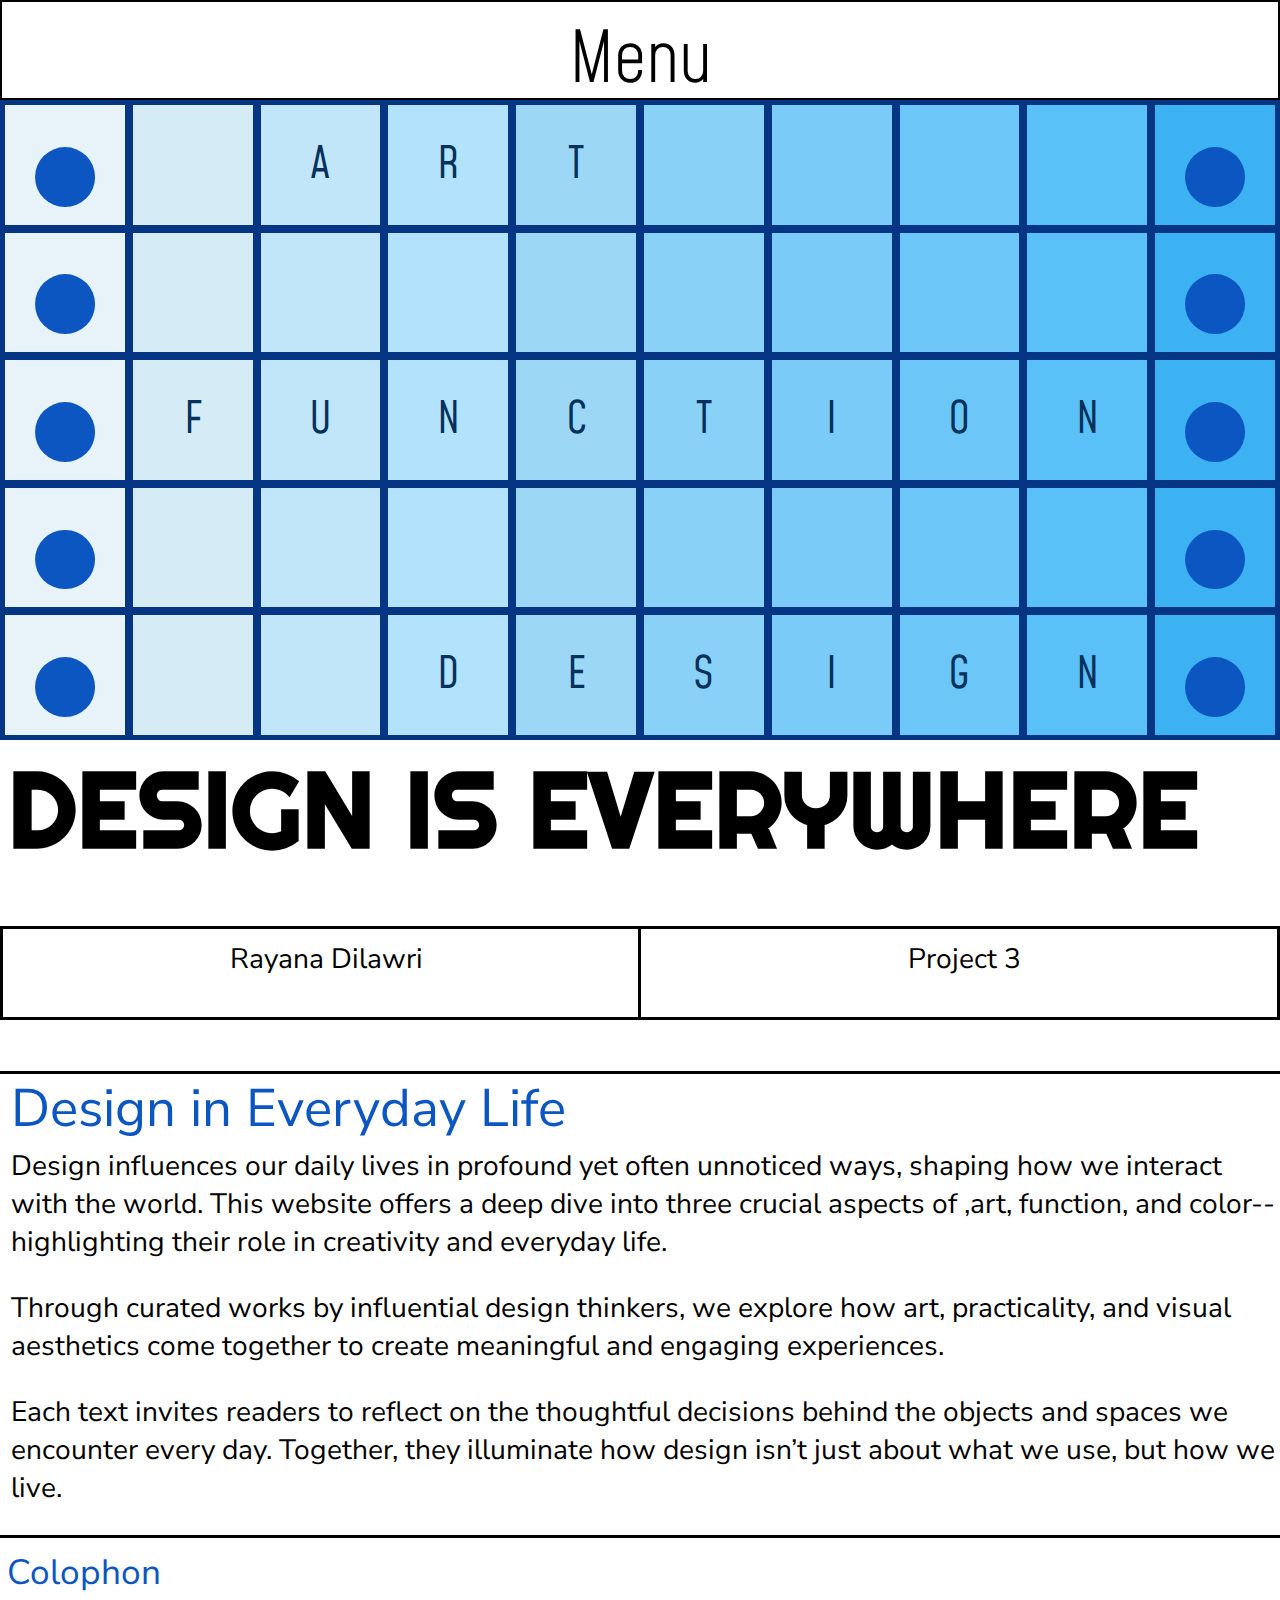
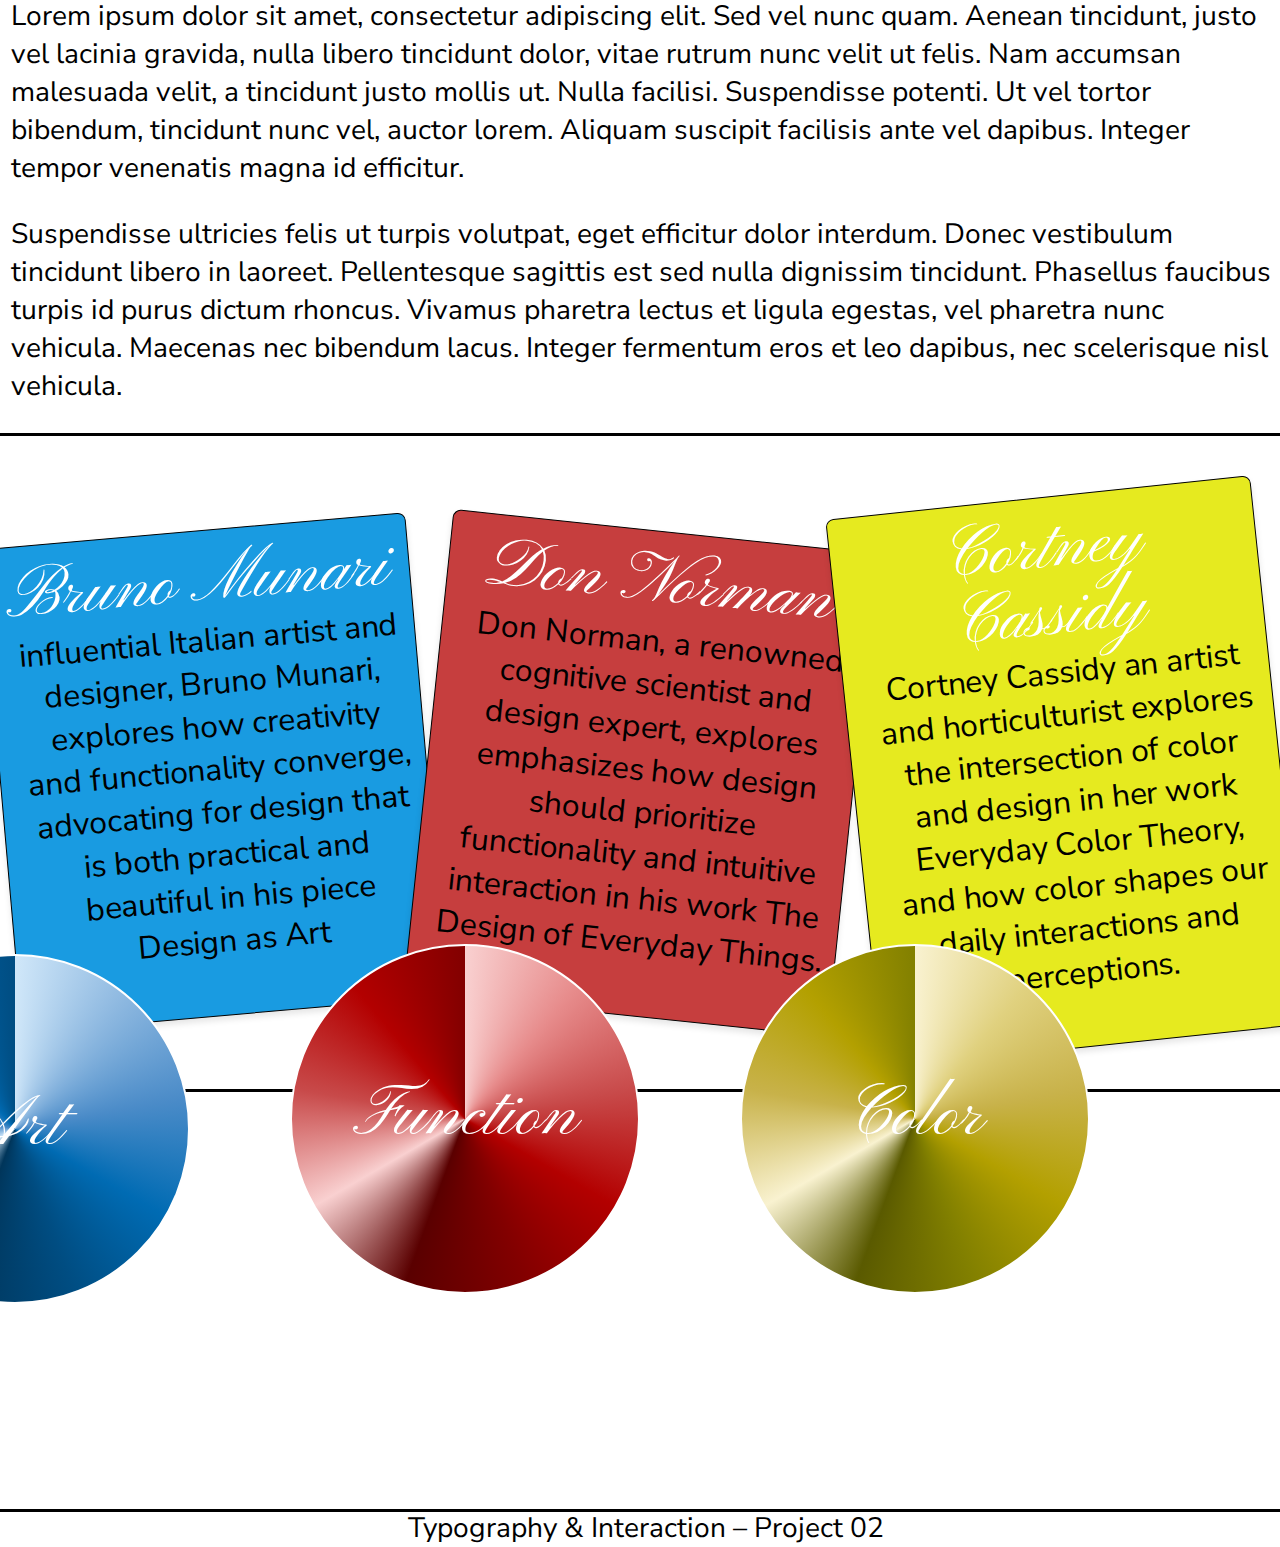
==== index.html @ 95bca8f7 "update" ====
<html>
	<head>
	   <title>HOME</title> 
	   <meta name="viewport" content="'width=device-width, initial-scale-1">
		<link href="../asset/reset.css" rel="stylesheet"> 
		<link href="../asset/common.css" rel="stylesheet">
 			<!-- <link href="asset/Japaneseminimalism.css" rel="stylesheet"> -->
		 <link href="../asset/newvibe.css" rel="stylesheet"> 
		<!-- <link href="asset/Artdeco.css" rel="stylesheet">  -->
		<!--   <link href="asset/Fauvism.css" rel="stylesheet"> -->
		<!-- fonts-->

		<link href="https://fonts.cdnfonts.com/css/sansation-light" rel="stylesheet">
		<style>
		@import url('https://fonts.cdnfonts.com/css/sansation-light');
	</style>
		
		<link rel="preconnect" href="https://fonts.googleapis.com">
		<link rel="preconnect" href="https://fonts.gstatic.com" crossorigin>
		<link href="https://fonts.googleapis.com/css2?family=Bodoni+Moda:ital,opsz,wght@0,6..96,400..900;1,6..96,400..900&family=Gloria+Hallelujah&family=Gothic+A1&family=Mohave:ital,wght@0,300..700;1,300..700&family=Monoton&family=Nunito+Sans:ital,opsz,wght@0,6..12,200..1000;1,6..12,200..1000&family=Pinyon+Script&family=Poiret+One&family=Righteous&family=Rock+Salt&family=Sail&family=Saira+Condensed:wght@100;200;300;400;500;600;700;800;900&display=swap" rel="stylesheet">			<!-- NAV --> 
</head>
	<nav> 
		<div class="dropdown"> 
		<button class="nav-button"> Menu </button>
		<div class="dropdown-content">
		<a href="index.html"> Home </a>
		<a href="article1.html"> Art  </a>
		<a href="article2.html"> Function  </a>
		<a href="article3.html"> Color  </a>
			</div>
		</div>
	</nav>

	<!-- HEAD -->
	<body>
		<header>
		<section>
			<div class="grid">
				<div class="show-grid">
				<div></div><div></div><div></div><div></div><div></div><div></div><div></div><div></div><div></div><div></div>
				<div></div><div></div><div></div><div></div><div></div><div></div><div></div><div></div><div></div><div></div>
				<div></div><div></div><div></div><div></div><div></div><div></div><div></div><div></div><div></div><div></div>
				<div></div><div></div><div></div><div></div><div></div><div></div><div></div><div></div><div></div><div></div>
				<div></div><div></div><div></div><div></div><div></div><div></div><div></div><div></div><div></div><div></div>				</div>
			</div>

		</section>
		<section class="header"> 
			<h1> DESIGN IS EVERYWHERE </h1>
		</section>
	</header>

	<div class="info"> 
		<div class="author"> <p> Rayana Dilawri</p></div>
		<div class="date"> <p> Project 3</p></div>
	</div>
	<!-- <div class="info2"> 
		<div class="author"> <p> Rayana Dilawri</p></div>
		<div class="date"> <p> Project 3</p></div>
	</div> -->
	<div class="custom-br"> 
	<section class="halfpage"> 
		<h2> Design in Everyday Life </h2>
		<p> Design influences our daily lives in profound yet often unnoticed ways, shaping how we interact with the world. This website offers a deep dive into three crucial aspects of ,art, function, and color-- highlighting their role in creativity and everyday life. </p>
		<p> Through curated works by influential design thinkers, we explore how art, practicality, and visual aesthetics come together to create meaningful and engaging experiences.</p>
		<p>Each text invites readers to reflect on the thoughtful decisions behind the objects and spaces we encounter every day. Together, they illuminate how design isn’t just about what we use, but how we live.</p>
	</section>
	<section class="halfpage"> 
		<div class="custom-br"> </div>
		<h4> Colophon </h4>
		<p> Lorem ipsum dolor sit amet, consectetur adipiscing elit. Sed vel nunc quam. Aenean tincidunt, justo vel lacinia gravida, nulla libero tincidunt dolor, vitae rutrum nunc velit ut felis. Nam accumsan malesuada velit, a tincidunt justo mollis ut. Nulla facilisi. Suspendisse potenti. Ut vel tortor bibendum, tincidunt nunc vel, auctor lorem. Aliquam suscipit facilisis ante vel dapibus. Integer tempor venenatis magna id efficitur.</p>
		<p> Suspendisse ultricies felis ut turpis volutpat, eget efficitur dolor interdum. Donec vestibulum tincidunt libero in laoreet. Pellentesque sagittis est sed nulla dignissim tincidunt. Phasellus faucibus turpis id purus dictum rhoncus. Vivamus pharetra lectus et ligula egestas, vel pharetra nunc vehicula. Maecenas nec bibendum lacus. Integer fermentum eros et leo dapibus, nec scelerisque nisl vehicula. </p>		<div class="custom-br"> </div>
	</section>
	<section>
		<div class="cards">
			<div class="card">
				<h3>Bruno Munari</h3>
				<p> influential Italian artist and designer, Bruno Munari, explores how creativity and functionality converge, advocating for design that is both practical and beautiful in his piece  <i> Design as Art </i> </p>
			</div>
			<div class="card2">
				<h3>Don Norman</h3>
				<p> Don Norman, a renowned cognitive scientist and design expert, explores emphasizes how design should prioritize functionality and intuitive interaction in his work <i>The Design of Everyday Things</i>. </p>
			</div>
			<div class="card3">
				<h3>Cortney Cassidy</h3>
				<p> Cortney Cassidy an artist and horticulturist explores the intersection of color and design in her work <i>Everyday Color Theory</i>, and how color shapes our daily interactions and perceptions. </p>
			</div>
		</div>
	</section>
		<div class="custom-br"> 
			<div class="shapes">
				<div class="shape1"> <h3> Art </h3> </div>
				<div class="shape2"> <h3> Function </h3> </div>
				<div class="shape3"> <h3> Color </h3> </div>
			</div>
		<div class="custom-br"> 
		</body>
		<footer>
            <p>  Typography & Interaction – Project 02 </p>
        </footer>	
</html>
---- asset/common.css ----
.nunito-sans{
    font-family: "Nunito Sans", serif;
    font-optical-sizing: auto;
    font-style: normal;
    font-variation-settings:
      "wdth" 100,
      "YTLC" 500;
  }

.righteous-regular {
    font-family: "Righteous", sans-serif;
    font-weight: 400;
    font-style: normal;
  }


nav {
    display: flex;
    justify-content: space-evenly;
    position: fixed;
    top: 0;
    width: 100vw;
    text-transform: uppercase;
    padding: 2rem; 
    font-weight: 200;
    z-index: 1000;

}

nav {
    /* overflow: hidden; */
    background-color:white;
    color: black;
    font-size: 2em;
    height: 100px;
    padding:0px;
    text-transform: none;
    font-family: "Mohave", sans-serif;
    border-left: black solid 2px;
    border-right: black solid 2px;
    border-top: black solid 2px;
    position: absolute;
      }

nav a {
    float: left;
    font-size: 2em;
}

.dropdown {
    float: left;
    padding: 10px;
    /* overflow: hidden; */
}

.dropdown-content {
display: none;
position: fixed;
z-index: 100;
background-color: white;
border: black solid 2px;
}

.dropdown-content a {
    float: none;
    display: block;
    padding: 20px;
}


.dropdown-content a:hover {
  color: blue;
  font-family: "Pinyon Script", serif;
}

.dropdown:hover .dropdown-content {
    display: block;
}

.nav-button {
    padding: 0px 20px;
}

.nav-button:hover {
    color: blue; 
    background-color: #A2C9E2;
}

.dropdown .nav-button {
    margin: 0;
    font-size: 2em;
}

header {
    margin-top: 5rem; /* Adjusted to account for nav */
}  

h1 {
    font-size: 6em;
    padding-top: 0.02em;
    padding-left: 0.08em;
    font-weight: 800; 
    overflow-x: hidden;
    font-family: "Righteous", sans-serif;
    color: black;
    }
  
    .info {
    display: flex;
    flex-direction: column;
    width: 100%; 
    justify-content: center;  
    align-items: center; 
    border: solid 3px black;
    margin-top: 2%;
    margin-bottom: 2%;
}

.author, .date {
    justify-content: center;  
    align-items: center;     
    text-align: center;      
    padding: 10px; 
    width: 100%; 
}

.author {
    border-bottom: solid black 3px;  
    }
    

    h2 {
    color: rgb(11, 86, 192); ;
    font-size: 3em;
    padding-left: 0.2em;
    padding-top:0.05em;
}

h3 {
    font-size: 3.5em;
    color: white; 
    font-family: "Pinyon Script", serif;
}

h4 {
    color: rgb(11, 86, 192); ;
    font-size: 2em;
    margin-left: 0.2em;
    margin-top:0.05em;
}
p {
    font-size: 2.5em;
    font-family: "Nunito Sans", serif;
    margin-left: 0.4em;
    margin-top: 0.04em;
    margin-bottom: 1em;
}

blockquote {
    font-size: 2.5em;
    font-family: "Mohave", sans-serif;
    padding-left: 0.04em;
    padding-top: 0;
}
.custom-br {
    display: block;      
    width: 100%;          /* Full-width line */
    height: 3px;          /* Thickness of the line */
    background-color: black; /* Line color */
    margin: 10px 0;       /* Optional: Adds space above and below the line */
  }
  

.sticky-textD {
    color: black;
    font-family: "Righteous", sans-serif;
}

.sticky-textL {
    color: white;
    font-family: "Righteous", sans-serif;
}

  .sticky-chapter {
    border: 2px solid black;
    position: sticky;
    top:0;
    padding: 1%;
}

.sticky-chapter1 {
    border: 2px solid black;
    position: sticky;
    top:0.1;
    padding: 1%;
}


.sticky-chapter2 {
    border: 2px solid black;
    position: sticky;
    top:0.2;
    padding: 1%;
}

.sticky-chapter3 {
    border: 2px solid black;
    position: sticky;
    top:0.3;
    padding: 1%;
}

.sticky-chapter4 {
    border: 2px solid black;
    position: sticky;
    top:0.4;
    padding: 1%;
}

.sticky-chapter5 {
    border: 2px solid black;
    position: sticky;
    top:0.5;
    padding: 1%;
}

.content {
    font-family: "Nunito Sans", serif;
    padding-left: 1em;
    padding-right: 1em;
    font-size: 1em;
}

.cards {
    display: flex;
    flex-direction: column; 
    justify-content: center; 
    align-items: center; 
}

.card, .card2, .card3{
    border: 1px solid black; 
    border-radius: 8px; 
    box-shadow: 0 4px 6px rgba(0, 0, 0, 0.1); 
    padding: 10px; 
    width: 500px; 
    height: 100%;
    text-align: center;
    margin-bottom: 30px;
    margin-top: 30px;
    /* margin-left: 10%;
    margin-right: 10%; */

    padding-bottom: 20px;
    padding-top: 20px;
}

.card {
    background-color: #199be1;
}

.card2 {
    background-color: #c63e3e;
}

.card3 {
    background-color: #e6ea1f;
}


#back-to-top {
    height: fit-content;
    width: fit-content;
    position: fixed; 
    bottom: 20px; 
    right: 20px;
    color: black; 
    border-radius: 5px; 
    padding: 10px 15px;
    font-size: 24px;  
    z-index: 1000;
    font-family: "Nunito Sans", serif;
}


.shapes {
    display: flex;
    flex-direction: column; 
    justify-content: center; 
    align-items: center; 
    padding-top: 20px;
    gap: 100px;
}

.highlight {
    background-color: yellow;
    color: black; 
    font-size: 1.2em;
    font-family: "Mohave", sans-serif;
}

footer {
    text-align: center;
}

@media only screen and (min-width:1200px) {

    p {
        font-size: 1.5em;
    }


    blockquote {
        font-size: 2em;
        line-height: 1.2em;
    }

    .sticky-chapter {
      height: 100%;
      width: 50%;
      box-sizing: border-box;
    }
    
    .sticky-chapter1 {
        height: 100%;
        width: 50%;
      }
      
    .sticky-chapter2 {
        height: 100%;
        width: 50%;
      }
      
    .sticky-chapter3 {
        height: 100%;
        width: 50%;
      }
      
      .sticky-chapter4 {
        height: 100%;
        width: 50%;
      }

      .sticky-chapter5 {
        height: 100%;
        width: 50%;
      }

    .content{
        width:50%;
        margin-left: 50%;
    }


    nav { 
      font-size: 28px; }

    .shapes {
        display: flex;
        flex-direction: row; 
        justify-content: center; 
        align-items: center; 
        padding-top: 20px;
        gap: 100px;
    }
        
    .shapes {
        display: flex;
        justify-content: center; 
        align-items: center; 
    }

    .grid {
      display: hide;
    }

.info {
        display: flex;
        flex-direction: row;
        width: 100%; 
        justify-content: center;  
        align-items: center; 
        border: solid 3px black;
        margin-top: 4%;
        margin-bottom: 4%;

    }
    
 .author {
        border-right: solid black 3px;  
        border-bottom: 0px;
    }
        
}
---- asset/Japaneseminimalism.css ----
/*
 SKETCHING */ 
nav {
    /* overflow: hidden; */
    background-color:rgb(245, 139, 139);
    color: black;
    font-size: 20px;
    height: 50px;
    padding:0px;
    text-transform: none;
    font-family: "Nunito Sans", serif;
    border: black solid 2px;
      }

nav a {
    float: left;
}

.dropdown {
    float: left;
    padding: 10px;
    /* overflow: hidden; */
}

.dropdown .nav-button {
    margin: 0;
}

.dropdown-content {
display: none;
position: absolute;
z-index: 100;
background-color: white;
border: black solid 2px;
}

.dropdown-content a {
    float: none;
    display: block;
    padding: 20px;
}


.dropdown-content a:hover {
  color: blue;
  font-family: "Pinyon Script", serif;
}

.dropdown:hover .dropdown-content {
    display: block;
}

.nav-button {
    padding: 0px 20px;
}

.nav-button:hover {
    color: blue; 
    background-color: #A2C9E2;
}

h1 {
   font-family: "Mohave", sans-serif;
    color: black;
    
}


h2 {
    color: black;
}

body {
    background-color: white;
    font-family: mohave;
    color: black;
}

.expand span:hover {
    font-size: 32px;
    transition: 0.3s;
    letter-spacing: 10px;
    font-family: "Monoton", serif;
    color: blue;
}

.shape1 {
    height: 200px;
    width: 200px;
    transform: translateX(-50%) translateY(-50%); 
    background-color: rgb(245, 139, 139);
    animation-play-state: running; /* Ensures the animation starts running by default */
    border: solid 2px white;
    border-radius: 50%;
    display: flex;         
    justify-content: center;
    align-items: center;   
    text-align: center;    
    color: black; 
    font-size: 30px;
    margin-bottom: 20px;
}

.shape1:hover {
    animation-play-state: 3s; 
    font-family: "Pinyon Script", serif;
    font-size: 30;
}

.shape2 {
    height: 200px;
    width: 200px;
 transform: translateX(-50%) translateY(-50%); 
 background-color: rgb(245, 139, 139);   
    border: solid 2px white;    border-radius: 50%;
    display: flex;         
    justify-content: center;
    align-items: center;   
    text-align: center;    
    color: black; 
    margin-bottom: 20px;
}
.shape3 {
    height: 200px;
    width: 200px;
    transform: translateX(-50%) translateY(-50%); 
    background-color: rgb(245, 139, 139);   
    border: solid 2px white;    border-radius: 50%;
    display: flex;         
    justify-content: center;
    align-items: center;   
    text-align: center;    
    color: black; 
    margin-bottom: 20px;
}


/* Keyframes for animation */
@keyframes record {
    0% {
        transform: rotate(0deg);
    }
    100% {
        transform: rotate(360deg);
    }
}


@media (min-width:900px) {
    nav { 
      font-size: 28px;
    }
}
---- asset/newvibe.css ----
nav {
    /* overflow: hidden; */
    background-color:white;
    color: black;
    font-size: 2em;
    height: 100px;
    padding:0px;
    text-transform: none;
    font-family: "Mohave", sans-serif;
    border: black solid 2px;

      }

nav a {
    float: left;
    font-size: 2em;
}

.dropdown {
    float: left;
    padding: 10px;
    /* overflow: hidden; */
}

.dropdown-content {
display: none;
position: absolute;
z-index: 100;
background-color: white;
border: black solid 2px;
}

.dropdown-content a {
    float: none;
    display: block;
    padding: 20px;
}


.dropdown-content a:hover {
  color: blue;
  font-family: "Pinyon Script", serif;
}

.dropdown:hover .dropdown-content {
    display: block;
}

.nav-button {
    padding: 0px 20px;
}

.nav-button:hover {
    color: blue; 
    background-color: #A2C9E2;
}

/* GRID - ALL DESIGNS COMBINED */ 
  .grid .show-grid{
    display: grid;
    grid-template-columns: repeat(10, 1fr); 
    grid-template-rows: repeat(5, 1fr);  
    width: 100%;                          
    height: auto;                                                                 
    aspect-ratio: 2;  
    margin-top: 100px;  
                  
  }

  .grid div {
    border: rgb(6, 54, 131) 0.1em solid;             
    width: 100%;                          
    height: auto;                      
  }

  .show-grid div {
    position: relative; 
    width: 100%;
    height: 100%;
    overflow: hidden; 


    display: flex;
    align-items: center;
    justify-content: center;

    font-size: 2.5em;
    color: rgb(6, 49, 91);
    font-family: "Mohave", sans-serif;
    align-items: center; 
}

/* CIRCLE SHAPE */ 
.show-grid div:nth-child(10n+1)::before, 
.show-grid div:nth-child(10n)::before  {
    content: '';
    position: absolute;
    top: 60%;
    left: 50%;
    width: 50%;
    height: 50%;
    transform: translate(-50%, -50%);
    border-radius: 50%;
    background-color: rgb(11, 86, 192); 
}

/* FUNCTION DESIGN */ 

.show-grid div:nth-child(3)::after { content: 'A'; }
.show-grid div:nth-child(4)::after { content: 'R'; }
.show-grid div:nth-child(5)::after { content: 'T'; }
    

.show-grid div:nth-child(22)::after { content: 'F '; }
.show-grid div:nth-child(23)::after { content: 'U'; }
.show-grid div:nth-child(24)::after { content: 'N'; }
.show-grid div:nth-child(25)::after { content: 'C'; }
.show-grid div:nth-child(26)::after { content: 'T'; }
.show-grid div:nth-child(27)::after { content: 'I'; }
.show-grid div:nth-child(28)::after { content: 'O'; }
.show-grid div:nth-child(29)::after { content: 'N'; }


.show-grid div:nth-child(44)::after { content: 'D'; }
.show-grid div:nth-child(45)::after { content: 'E'; }
.show-grid div:nth-child(46)::after { content: 'S'; }
.show-grid div:nth-child(47)::after { content: 'I'; }
.show-grid div:nth-child(48)::after { content: 'G'; }
.show-grid div:nth-child(49)::after { content: 'N'; }

/* colour design*/ 
:root {
    --color-1: #e7f3f9; 
    --color-2: #d5ebf6;
    --color-3: #c2e6f9;
    --color-4: #b2e2fc;
    --color-5: #9cd7f6;
    --color-6: #8ad1f7;
    --color-7: #7acbf7;
    --color-8: #6cc7f8;
    --color-9: #59c0f8;
    --color-10: #3cb2f2;
}

.show-grid div:nth-child(1) { background-color: var(--color-1); }
.show-grid div:nth-child(11) { background-color: var(--color-1); }
.show-grid div:nth-child(21) { background-color: var(--color-1); }
.show-grid div:nth-child(31) { background-color: var(--color-1); }
.show-grid div:nth-child(41) { background-color: var(--color-1); }
.show-grid div:nth-child(51) { background-color: var(--color-1); }


.show-grid div:nth-child(2) { background-color: var(--color-2); }
.show-grid div:nth-child(12) { background-color: var(--color-2); }
.show-grid div:nth-child(22) { background-color: var(--color-2); }
.show-grid div:nth-child(32) { background-color: var(--color-2); }
.show-grid div:nth-child(42) { background-color: var(--color-2); }
.show-grid div:nth-child(52) { background-color: var(--color-2); }


.show-grid div:nth-child(3) { background-color: var(--color-3); }
.show-grid div:nth-child(13) { background-color: var(--color-3); }
.show-grid div:nth-child(23) { background-color: var(--color-3); }
.show-grid div:nth-child(33) { background-color: var(--color-3); }
.show-grid div:nth-child(43) { background-color: var(--color-3); }
.show-grid div:nth-child(53) { background-color: var(--color-3); }

.show-grid div:nth-child(4) { background-color: var(--color-4); }
.show-grid div:nth-child(14) { background-color: var(--color-4); }
.show-grid div:nth-child(24) { background-color: var(--color-4); }
.show-grid div:nth-child(34) { background-color: var(--color-4); }
.show-grid div:nth-child(44) { background-color: var(--color-4); }
.show-grid div:nth-child(54) { background-color: var(--color-4); }

.show-grid div:nth-child(5) { background-color: var(--color-5); }
.show-grid div:nth-child(15) { background-color: var(--color-5); }
.show-grid div:nth-child(25) { background-color: var(--color-5); }
.show-grid div:nth-child(35) { background-color: var(--color-5); }
.show-grid div:nth-child(45) { background-color: var(--color-5); }
.show-grid div:nth-child(55) { background-color: var(--color-5); }

.show-grid div:nth-child(6) { background-color: var(--color-6); }
.show-grid div:nth-child(16) { background-color: var(--color-6); }
.show-grid div:nth-child(26) { background-color: var(--color-6); }
.show-grid div:nth-child(36) { background-color: var(--color-6); }
.show-grid div:nth-child(46) { background-color: var(--color-6); }
.show-grid div:nth-child(56) { background-color: var(--color-6); }

.show-grid div:nth-child(7) { background-color: var(--color-7); }
.show-grid div:nth-child(17) { background-color: var(--color-7); }
.show-grid div:nth-child(27) { background-color: var(--color-7); }
.show-grid div:nth-child(37) { background-color: var(--color-7); }
.show-grid div:nth-child(47) { background-color: var(--color-7); }
.show-grid div:nth-child(57) { background-color: var(--color-7); }

.show-grid div:nth-child(8) { background-color: var(--color-8); }
.show-grid div:nth-child(18) { background-color: var(--color-8); }
.show-grid div:nth-child(28) { background-color: var(--color-8); }
.show-grid div:nth-child(38) { background-color: var(--color-8); }
.show-grid div:nth-child(48) { background-color: var(--color-8); }
.show-grid div:nth-child(58) { background-color: var(--color-8); }

.show-grid div:nth-child(9) { background-color: var(--color-9); }
.show-grid div:nth-child(19) { background-color: var(--color-9); }
.show-grid div:nth-child(29) { background-color: var(--color-9); }
.show-grid div:nth-child(39) { background-color: var(--color-9); }
.show-grid div:nth-child(49) { background-color: var(--color-9); }
.show-grid div:nth-child(59) { background-color: var(--color-9); }

.show-grid div:nth-child(10) { background-color: var(--color-10); }
.show-grid div:nth-child(20) { background-color: var(--color-10); }
.show-grid div:nth-child(30) { background-color: var(--color-10); }
.show-grid div:nth-child(40) { background-color: var(--color-10); }
.show-grid div:nth-child(50) { background-color: var(--color-10); }
.show-grid div:nth-child(60) { background-color: var(--color-10); }

.expand span:hover {
    font-size: 30px;
    transition: 0.3s;
    letter-spacing: 10px;
    font-family: "Monoton", serif;
    color: blue;
}


body {
    background-color: white;
    font-family: "Nunito Sans", serif;
    color: black;
    font-size: 1.1em;
}


.shape1 {
    height: 500px;
    width: 500px;
    transform: translateX(-50%) translateY(-50%); 
    background-image: conic-gradient( #d0e7f9, #8db8e0, #4a8bc8, #006bb3, #004d82, #00355a, #d0e7f9, #4a8bc8, #006bb3, #004d82 );
    animation: 3.0s linear infinite record;
    animation-play-state: running; 
    border: solid 2px white;
    border-radius: 50%;
    display: flex;         
    justify-content: center;
    align-items: center;   
    text-align: center;    
    color: black; 
    font-size: 20px;
    margin-bottom: 20px;
    margin-top: 20px;
}

.shape1:hover {
    animation-play-state: paused; 
}

.shape2 {
    height: 500px;
    width: 500px;
 transform: translateX(-50%) translateY(-50%); 
 background-image: conic-gradient( #f9d0d0, #e78c8c, #c84a4a, #b30000, #820000, #5a0000, #f9d0d0, #c84a4a, #b30000, #820000 );
 animation: 3.0s linear infinite record;
    border: solid 2px white;   
     border-radius: 50%;
    display: flex;         
    justify-content: center;
    align-items: center;   
    text-align: center;    
    color: black; 
    margin-bottom: 20px;
    font-size: 20px;
}

.shape2:hover {
    animation-play-state: paused; /* Pauses the animation on hover */
}


.shape3 {
    height: 500px;
    width: 500px;
 transform: translateX(-50%) translateY(-50%); 
 background-image: conic-gradient( #f9f2d0, #e0d17f, #c8b24a, #b3a000, #828000, #5a5a00, #f9f2d0, #c8b24a, #b3a000, #828000 );
 animation: 3.0s linear infinite record;
    border: solid 2px white;    border-radius: 50%;
    display: flex;         
    justify-content: center;
    align-items: center;   
    text-align: center;    
    color: black; 
    margin-bottom: 20px;
    font-size: 20px;
}

.shape3:hover {
    animation-play-state: paused; 
}
  

.card {
    transform: rotate(-5deg);
}

.card2 {
    transform: rotate(6deg);
}

.card3 {
    transform: rotate(-6deg);
}


/* Keyframes for animation */
@keyframes record {
    0% {
        transform: rotate(0deg);
    }
    100% {
        transform: rotate(360deg);
    }
}


@media only screen and (min-width:1200px) {
    
    p {
        font-size: 1.6em;

    }
    h3 {
        line-height: 95%;
    }
    .cards {
        display: flex;
        flex-direction: row; 
        justify-content: center; 
        align-items: center; 
        padding-top: 20px;
    }

    .card, .card2, .card3 {
        font-size: 20px;
    }

    .shapes {
        display: flex;
        flex-direction: row; 
        justify-content: center; 
        align-items: center; 
        padding-top: 20px;
        gap: 100px;
    }
        
    .shapes {
        display: flex;
        justify-content: center; 
        align-items: center; 
    }

    .shape1 {
        height: 350px;
        width: 350px;}
        
    .shape2 {
    height: 350px;
    width: 350px;}

    .shape3 {
        height: 350px;
        width: 350px;}
}
---- asset/Artdeco.css ----
/*
 SKETCHING 
nav {
    background-color: #c0c0c0;
    font-family: "Sail", system-ui;
    font-weight: 400;
    font-style: normal;
    text-transform: lowercase;
      }

body {
    background-color: #A2B9B4;
    font-family: "Poiret One", sans-serif;
    font-weight: 400;
        font-style: normal;
          
}

nav:hover {
    background-color: #FFD700; /* Color when hovering */
}
---- asset/Fauvism.css ----
/*
 SKETCHING 
nav {
    background-color: #50C878;
    font-family: "Bodoni Moda", serif;
    font-optical-sizing: auto;
    font-weight: 200;
    font-style: normal;
      }

body {
    background-color: #D8C8B8;
    font-family: "Gloria Hallelujah", cursive;
     
}

nav:hover {
    background-color: #6A0DAD; /* Color when hovering */
}
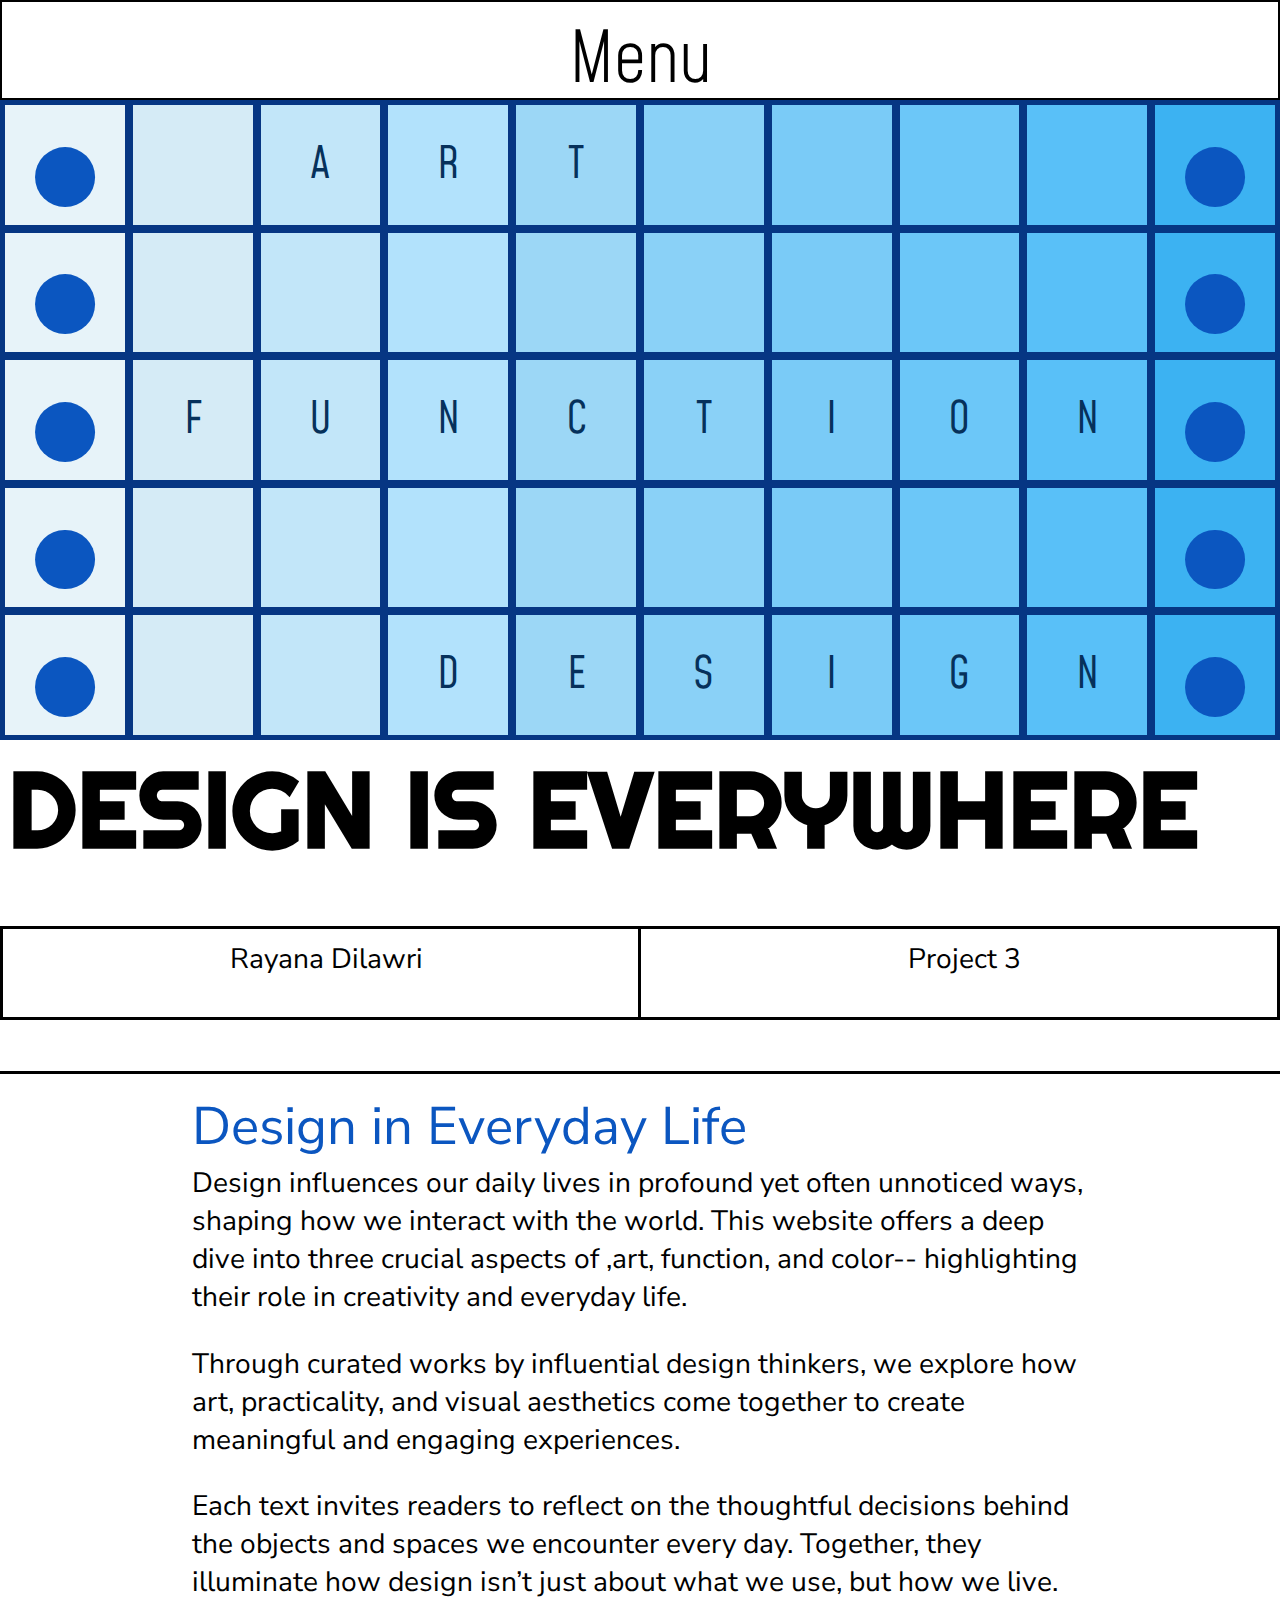
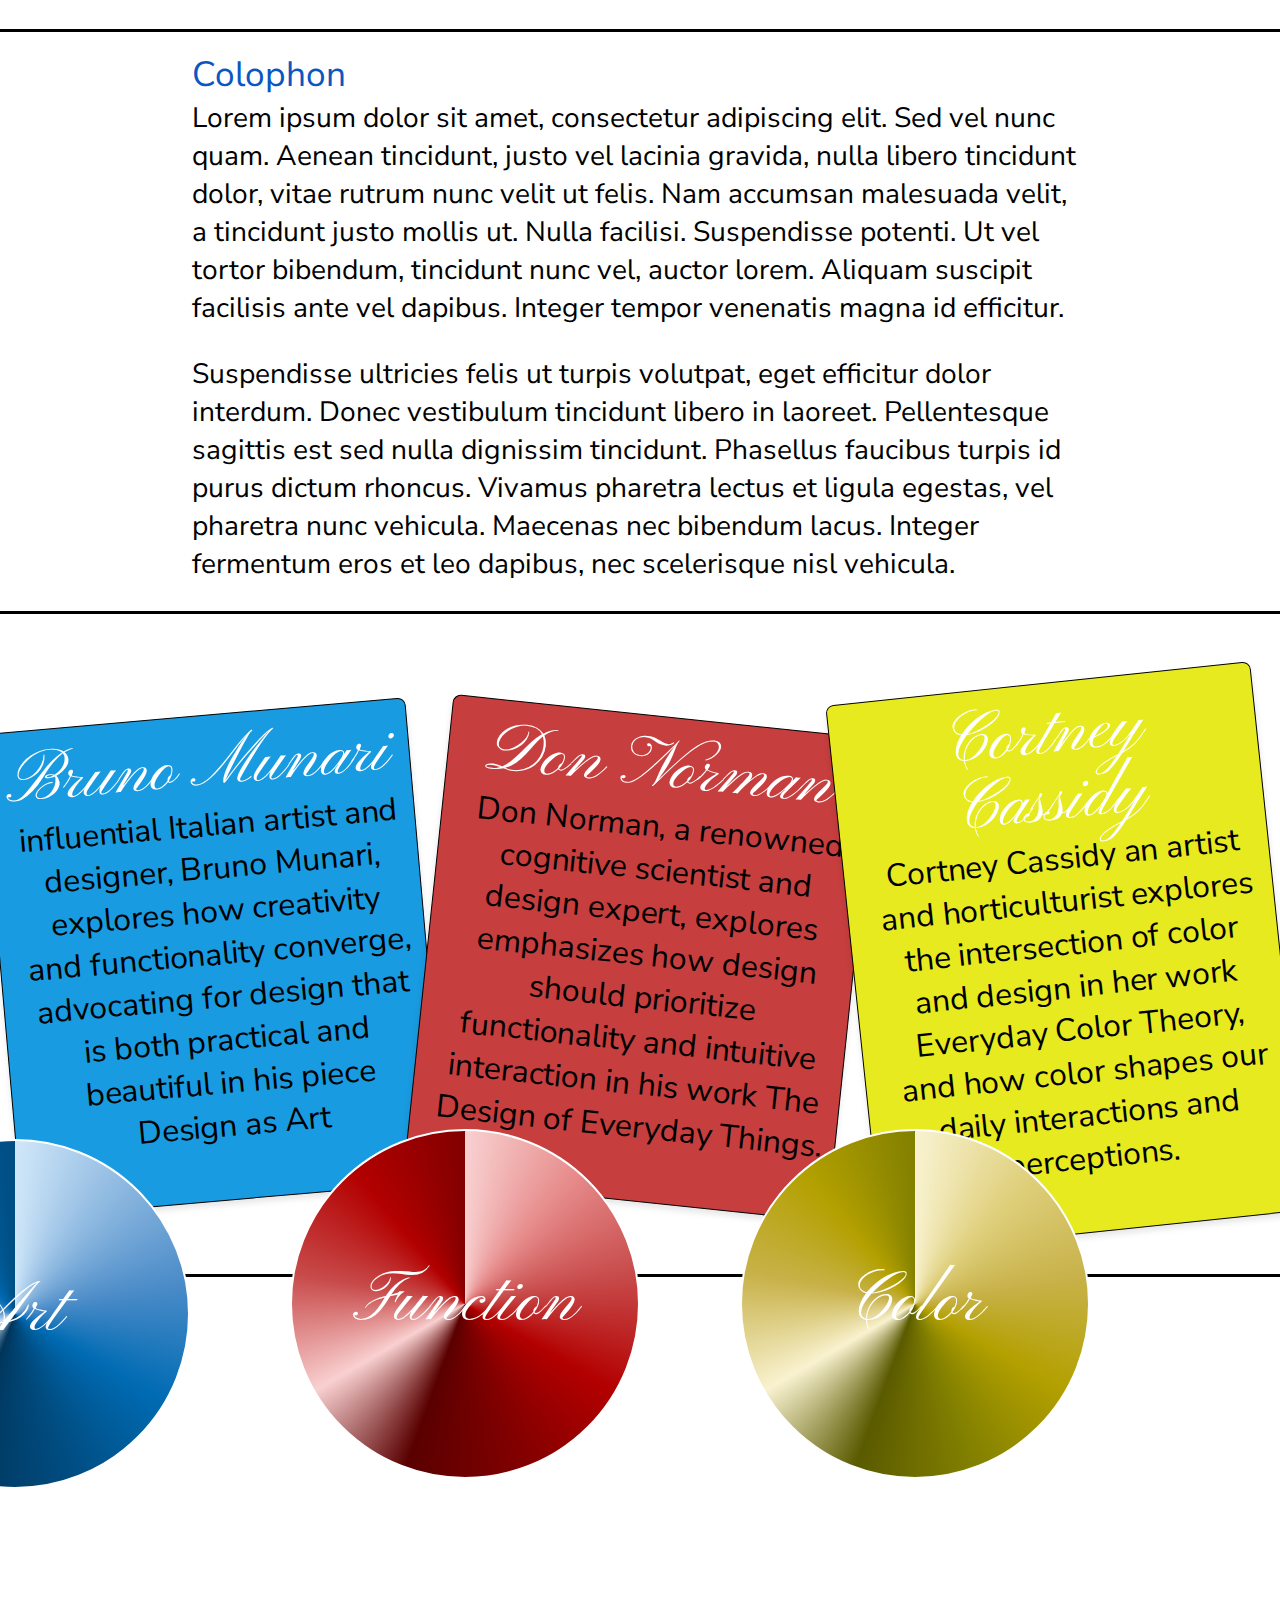
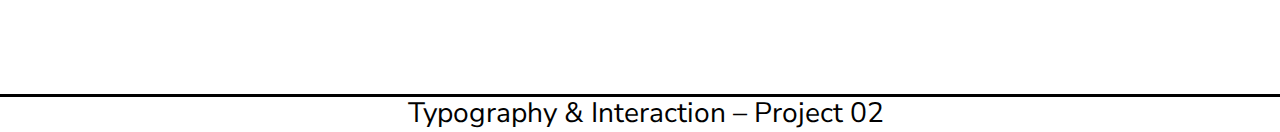
==== commit 51e605a7: "MARGIN!! no padding" ====
--- a/index.html
+++ b/index.html
@@ -2,10 +2,10 @@
 	<head>
 	   <title>HOME</title> 
 	   <meta name="viewport" content="'width=device-width, initial-scale-1">
-		<link href="../asset/reset.css" rel="stylesheet"> 
-		<link href="../asset/common.css" rel="stylesheet">
+		<link href="asset/reset.css" rel="stylesheet"> 
+		<link href="asset/common.css" rel="stylesheet">
  			<!-- <link href="asset/Japaneseminimalism.css" rel="stylesheet"> -->
-		 <link href="../asset/newvibe.css" rel="stylesheet"> 
+		 <link href="asset/newvibe.css" rel="stylesheet"> 
 		<!-- <link href="asset/Artdeco.css" rel="stylesheet">  -->
 		<!--   <link href="asset/Fauvism.css" rel="stylesheet"> -->
 		<!-- fonts-->
@@ -24,9 +24,9 @@
 		<button class="nav-button"> Menu </button>
 		<div class="dropdown-content">
 		<a href="index.html"> Home </a>
-		<a href="article1.html"> Art  </a>
-		<a href="article2.html"> Function  </a>
-		<a href="article3.html"> Color  </a>
+		<a href="pages/article1.html"> Art  </a>
+		<a href="pages/article2.html"> Function  </a>
+		<a href="pages/article3.html"> Color  </a>
 			</div>
 		</div>
 	</nav>
@@ -58,7 +58,7 @@
 		<div class="author"> <p> Rayana Dilawri</p></div>
 		<div class="date"> <p> Project 3</p></div>
 	</div> -->
-	<div class="custom-br"> 
+	<div class="custom-br"></div>
 	<section class="halfpage"> 
 		<h2> Design in Everyday Life </h2>
 		<p> Design influences our daily lives in profound yet often unnoticed ways, shaping how we interact with the world. This website offers a deep dive into three crucial aspects of ,art, function, and color-- highlighting their role in creativity and everyday life. </p>
--- a/asset/common.css
+++ b/asset/common.css
@@ -132,8 +132,8 @@
     h2 {
     color: rgb(11, 86, 192); ;
     font-size: 3em;
-    padding-left: 0.2em;
-    padding-top:0.05em;
+    margin-left: 0.2em;
+    margin-top:0.05em;
 }
 
 h3 {
@@ -303,7 +303,18 @@
     text-align: center;
 }
 
+.custom-br {
+    margin-bottom: 1em;
+    margin-bottom: 1em;
+}
+
 @media only screen and (min-width:1200px) {
+
+    .halfpage p, .halfpage h4, .halfpage h2{
+        margin-left: 12rem;
+        margin-right: 12rem;
+        text-align: left;
+    }
 
     p {
         font-size: 1.5em;
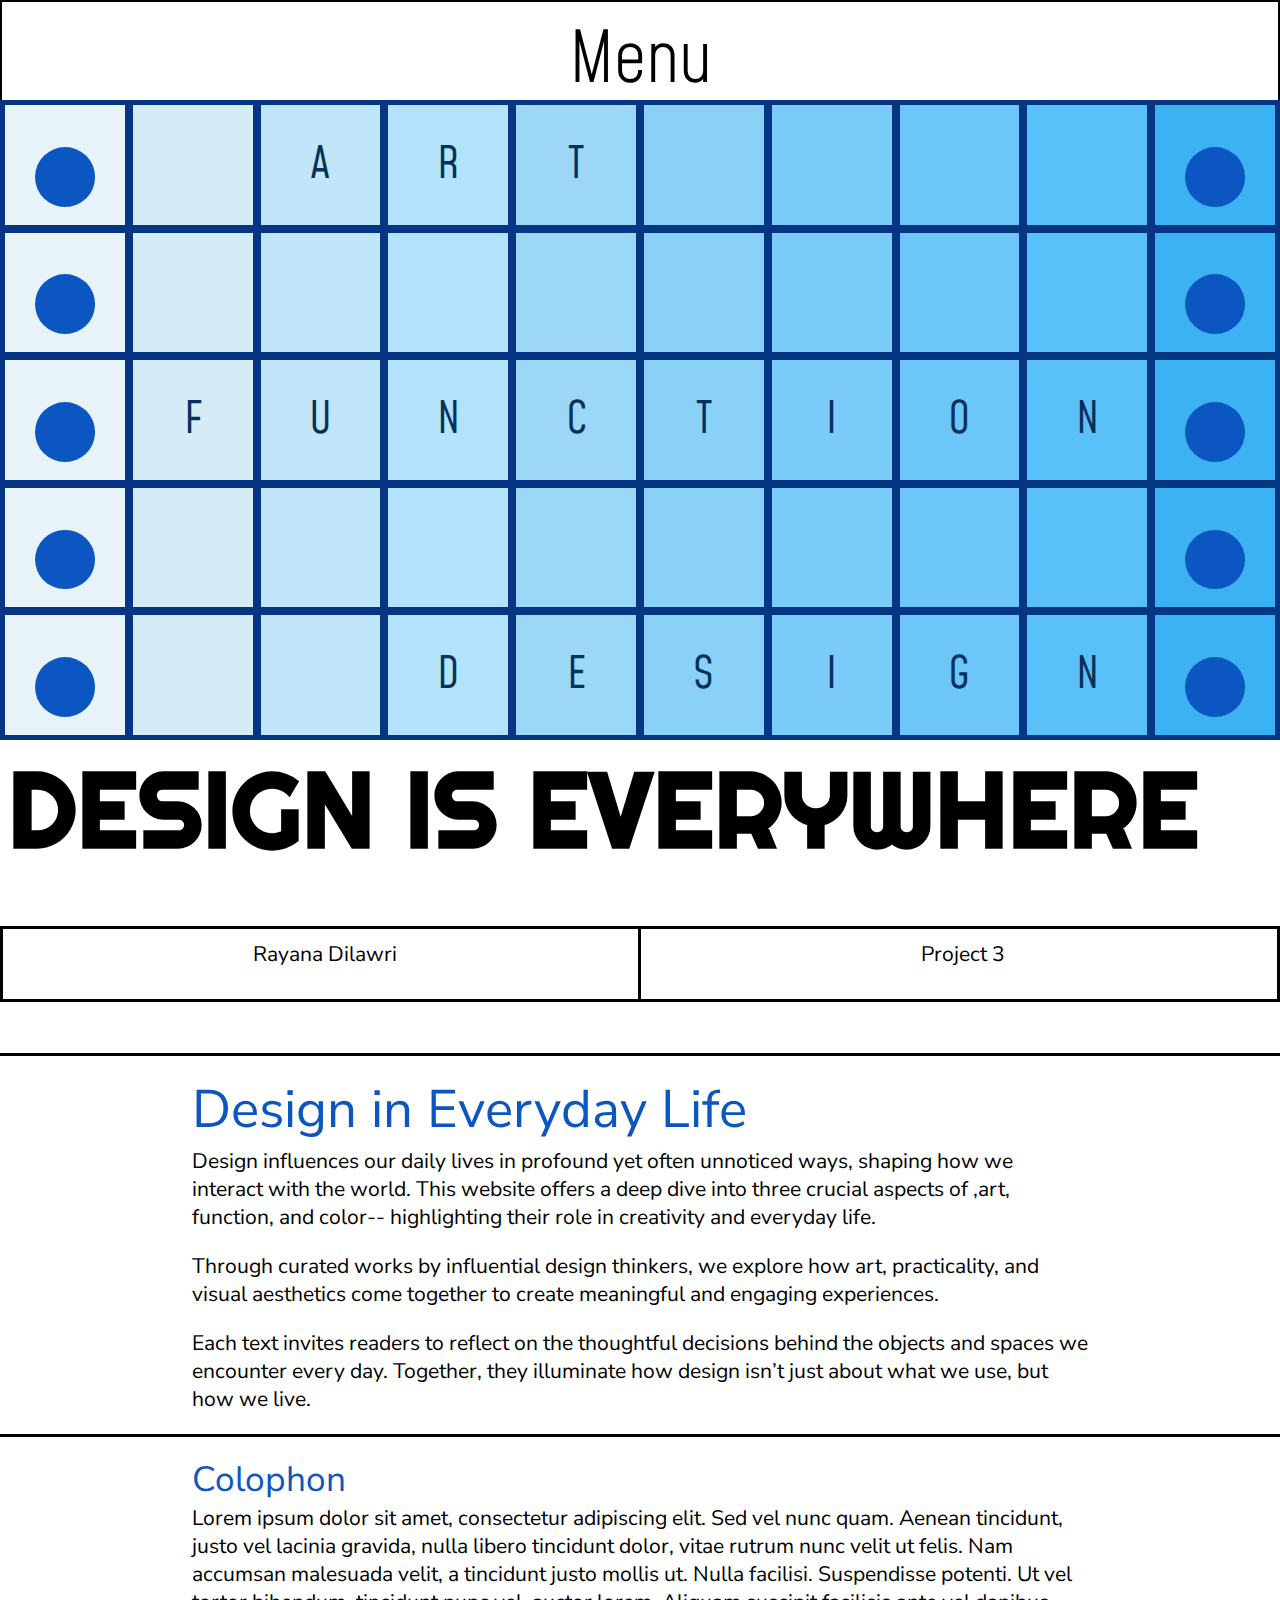
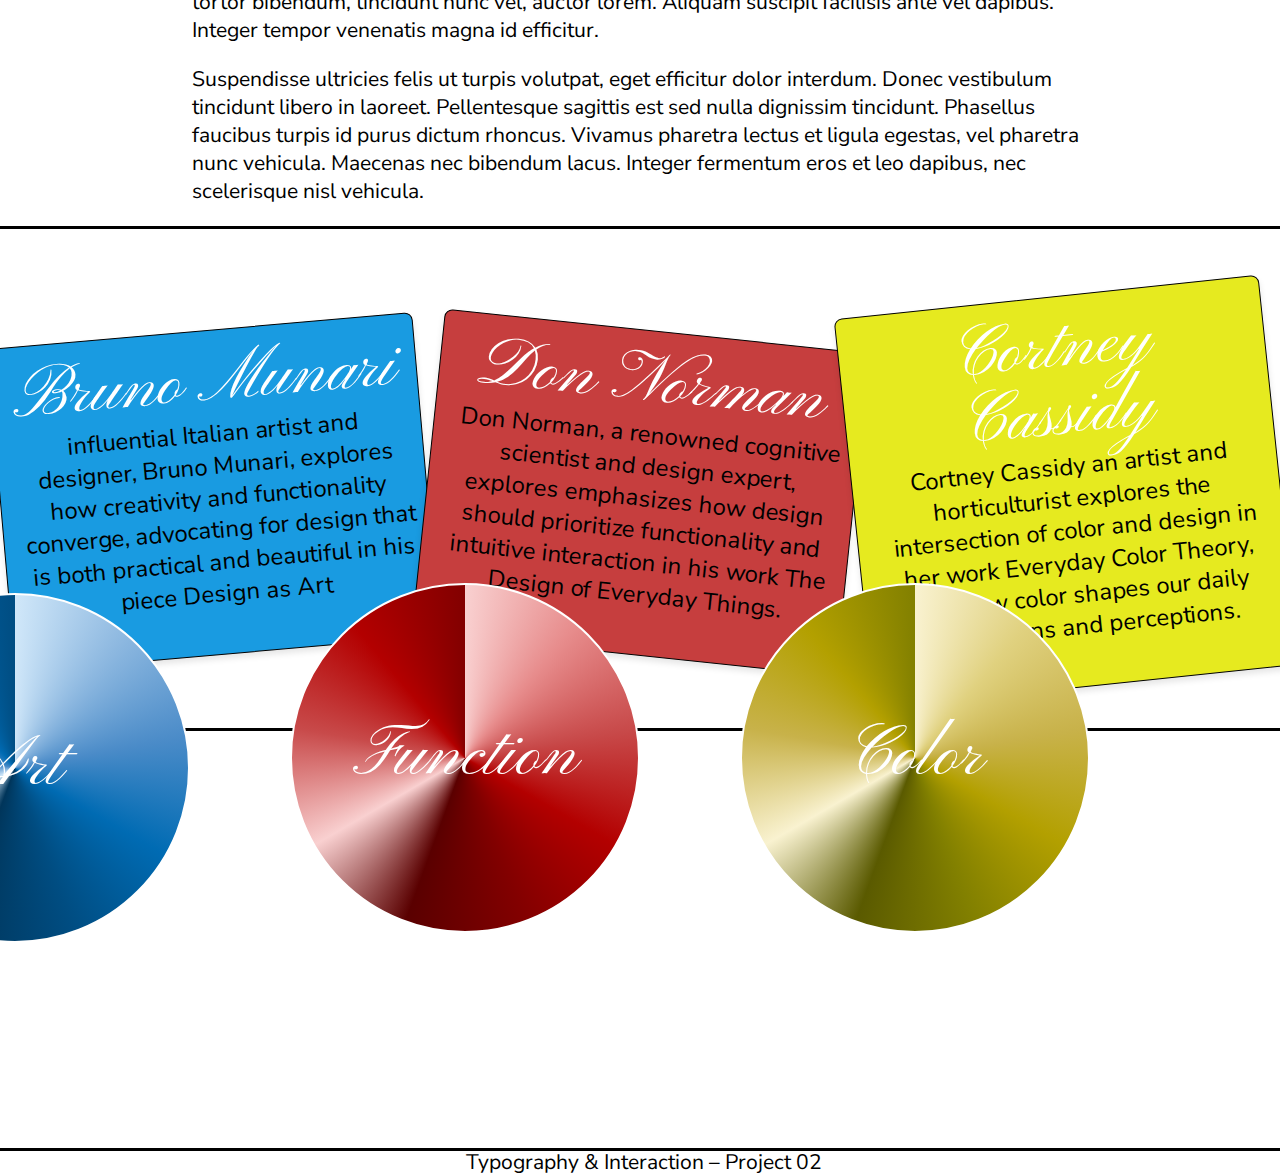
==== commit 935ddff7: "formatting" ====
--- a/index.html
+++ b/index.html
@@ -10,11 +10,7 @@
 		<!--   <link href="asset/Fauvism.css" rel="stylesheet"> -->
 		<!-- fonts-->
 
-		<link href="https://fonts.cdnfonts.com/css/sansation-light" rel="stylesheet">
-		<style>
-		@import url('https://fonts.cdnfonts.com/css/sansation-light');
 	</style>
-		
 		<link rel="preconnect" href="https://fonts.googleapis.com">
 		<link rel="preconnect" href="https://fonts.gstatic.com" crossorigin>
 		<link href="https://fonts.googleapis.com/css2?family=Bodoni+Moda:ital,opsz,wght@0,6..96,400..900;1,6..96,400..900&family=Gloria+Hallelujah&family=Gothic+A1&family=Mohave:ital,wght@0,300..700;1,300..700&family=Monoton&family=Nunito+Sans:ital,opsz,wght@0,6..12,200..1000;1,6..12,200..1000&family=Pinyon+Script&family=Poiret+One&family=Righteous&family=Rock+Salt&family=Sail&family=Saira+Condensed:wght@100;200;300;400;500;600;700;800;900&display=swap" rel="stylesheet">			<!-- NAV --> 
@@ -72,28 +68,28 @@
 		<p> Suspendisse ultricies felis ut turpis volutpat, eget efficitur dolor interdum. Donec vestibulum tincidunt libero in laoreet. Pellentesque sagittis est sed nulla dignissim tincidunt. Phasellus faucibus turpis id purus dictum rhoncus. Vivamus pharetra lectus et ligula egestas, vel pharetra nunc vehicula. Maecenas nec bibendum lacus. Integer fermentum eros et leo dapibus, nec scelerisque nisl vehicula. </p>		<div class="custom-br"> </div>
 	</section>
 	<section>
-		<div class="cards">
-			<div class="card">
-				<h3>Bruno Munari</h3>
-				<p> influential Italian artist and designer, Bruno Munari, explores how creativity and functionality converge, advocating for design that is both practical and beautiful in his piece  <i> Design as Art </i> </p>
+	<div class="cards">
+		<div class="card">
+			<h3>Bruno Munari</h3>
+			<p> influential Italian artist and designer, Bruno Munari, explores how creativity and functionality converge, advocating for design that is both practical and beautiful in his piece  <i> Design as Art </i> </p>
 			</div>
-			<div class="card2">
-				<h3>Don Norman</h3>
-				<p> Don Norman, a renowned cognitive scientist and design expert, explores emphasizes how design should prioritize functionality and intuitive interaction in his work <i>The Design of Everyday Things</i>. </p>
-			</div>
-			<div class="card3">
-				<h3>Cortney Cassidy</h3>
-				<p> Cortney Cassidy an artist and horticulturist explores the intersection of color and design in her work <i>Everyday Color Theory</i>, and how color shapes our daily interactions and perceptions. </p>
-			</div>
+		<div class="card2">
+			<h3>Don Norman</h3>
+			<p> Don Norman, a renowned cognitive scientist and design expert, explores emphasizes how design should prioritize functionality and intuitive interaction in his work <i>The Design of Everyday Things</i>. </p>
+		</div>
+		<div class="card3">
+			<h3>Cortney Cassidy</h3>
+			<p> Cortney Cassidy an artist and horticulturist explores the intersection of color and design in her work <i>Everyday Color Theory</i>, and how color shapes our daily interactions and perceptions. </p>
+		</div>
 		</div>
 	</section>
-		<div class="custom-br"> 
-			<div class="shapes">
-				<div class="shape1"> <h3> Art </h3> </div>
-				<div class="shape2"> <h3> Function </h3> </div>
-				<div class="shape3"> <h3> Color </h3> </div>
+	<div class="custom-br"> 
+		<div class="shapes">
+			<div class="shape1"> <h3> Art </h3> </div>
+			<div class="shape2"> <h3> Function </h3> </div>
+			<div class="shape3"> <h3> Color </h3> </div>
 			</div>
-		<div class="custom-br"> 
+	<div class="custom-br"> 
 		</body>
 		<footer>
             <p>  Typography & Interaction – Project 02 </p>
--- a/asset/common.css
+++ b/asset/common.css
@@ -1,3 +1,4 @@
+/*fonts*/ 
 .nunito-sans{
     font-family: "Nunito Sans", serif;
     font-optical-sizing: auto;
@@ -14,6 +15,7 @@
   }
 
 
+  /*nav*/ 
 nav {
     display: flex;
     justify-content: space-evenly;
@@ -40,7 +42,7 @@
     border-right: black solid 2px;
     border-top: black solid 2px;
     position: absolute;
-      }
+    }
 
 nav a {
     float: left;
@@ -293,7 +295,6 @@
 }
 
 .highlight {
-    background-color: yellow;
     color: black; 
     font-size: 1.2em;
     font-family: "Mohave", sans-serif;
--- a/asset/newvibe.css
+++ b/asset/newvibe.css
@@ -1,5 +1,3 @@
-
-
 nav {
     /* overflow: hidden; */
     background-color:white;
@@ -9,8 +7,6 @@
     padding:0px;
     text-transform: none;
     font-family: "Mohave", sans-serif;
-    border: black solid 2px;
-
       }
 
 nav a {
@@ -326,7 +322,7 @@
 @media only screen and (min-width:1200px) {
     
     p {
-        font-size: 1.6em;
+        font-size: 1.2em;
 
     }
     h3 {
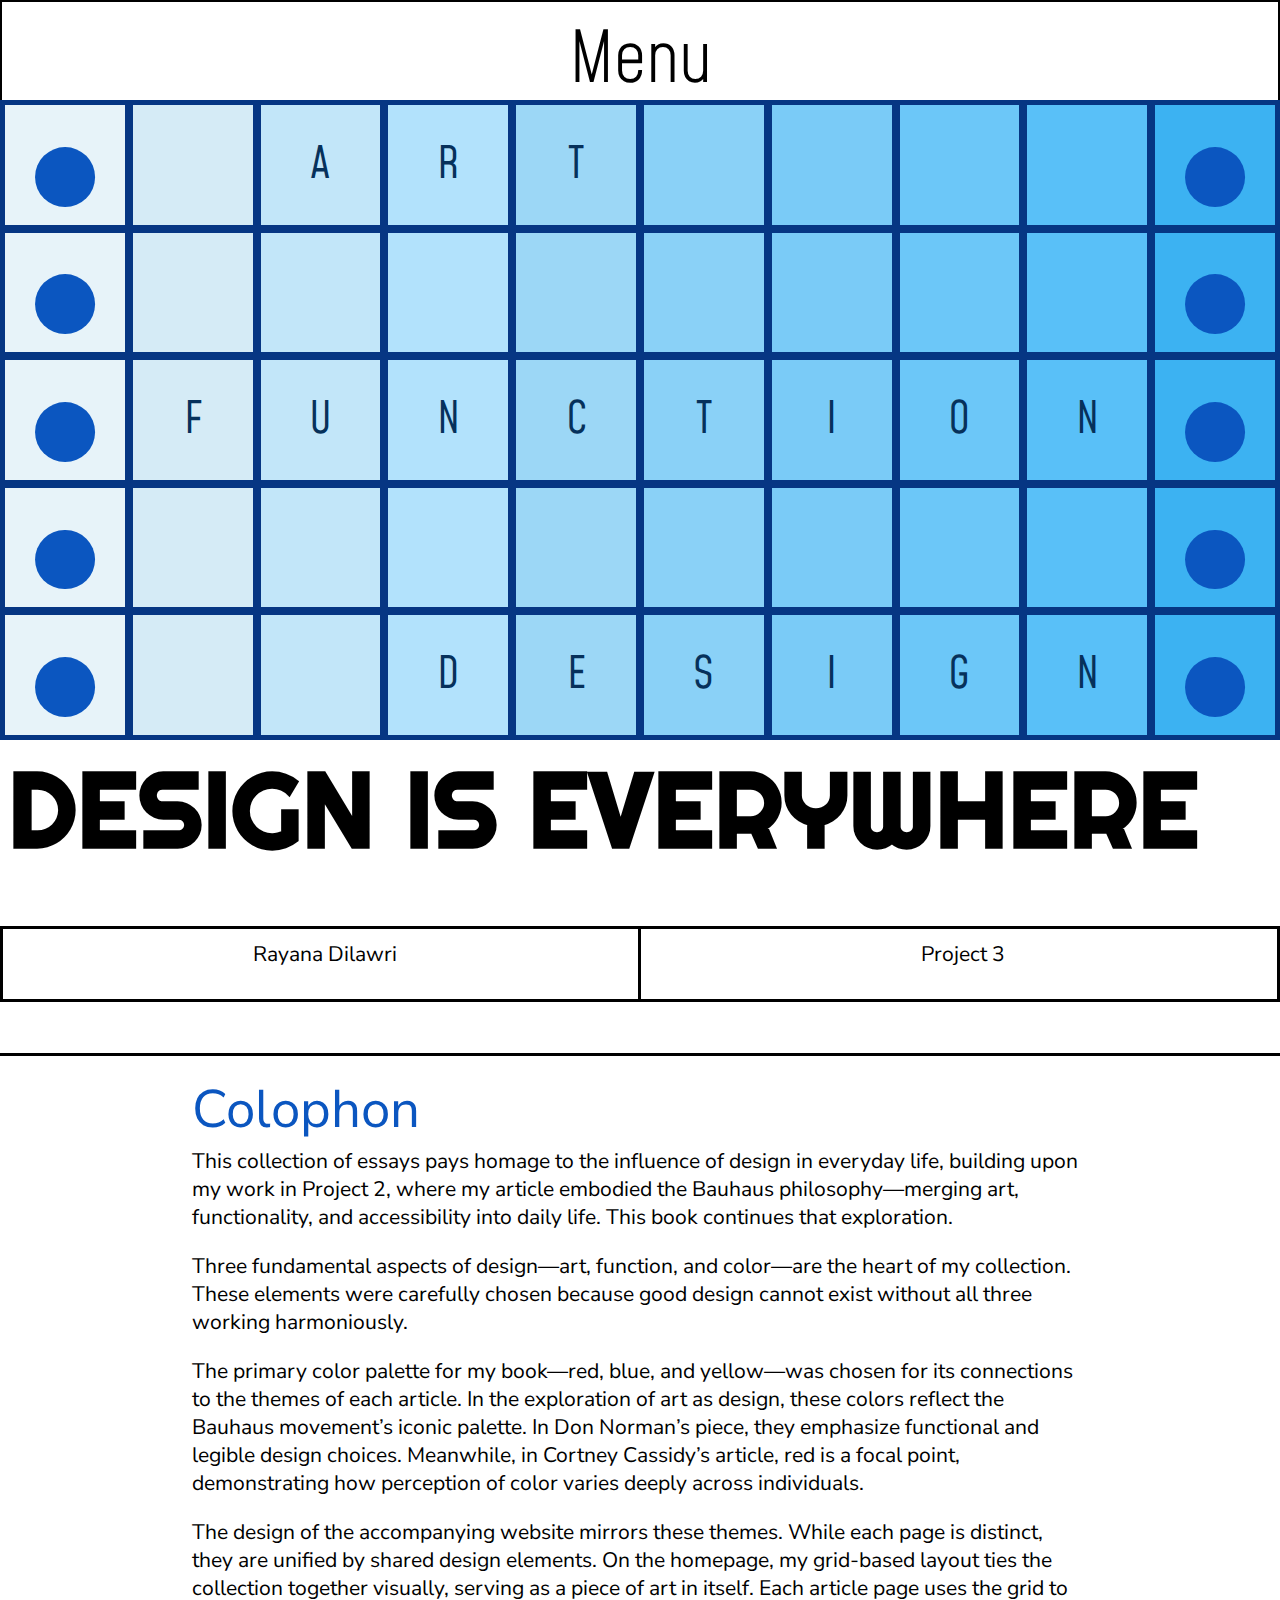
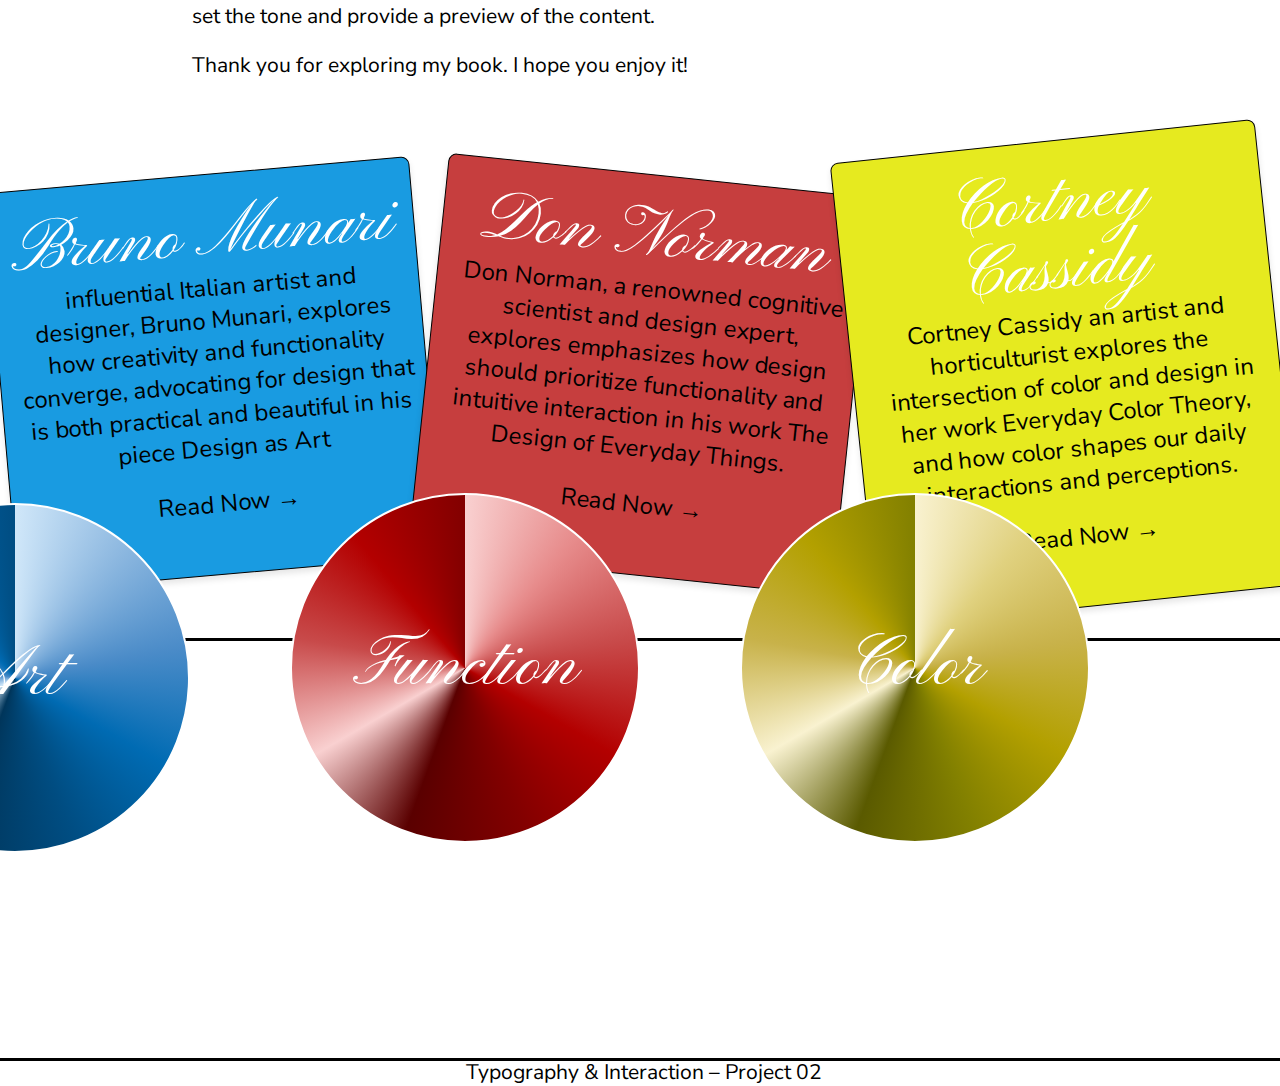
==== commit db3a131a: "added links" ====
--- a/index.html
+++ b/index.html
@@ -56,30 +56,33 @@
 	</div> -->
 	<div class="custom-br"></div>
 	<section class="halfpage"> 
-		<h2> Design in Everyday Life </h2>
-		<p> Design influences our daily lives in profound yet often unnoticed ways, shaping how we interact with the world. This website offers a deep dive into three crucial aspects of ,art, function, and color-- highlighting their role in creativity and everyday life. </p>
-		<p> Through curated works by influential design thinkers, we explore how art, practicality, and visual aesthetics come together to create meaningful and engaging experiences.</p>
-		<p>Each text invites readers to reflect on the thoughtful decisions behind the objects and spaces we encounter every day. Together, they illuminate how design isn’t just about what we use, but how we live.</p>
-	</section>
-	<section class="halfpage"> 
-		<div class="custom-br"> </div>
-		<h4> Colophon </h4>
-		<p> Lorem ipsum dolor sit amet, consectetur adipiscing elit. Sed vel nunc quam. Aenean tincidunt, justo vel lacinia gravida, nulla libero tincidunt dolor, vitae rutrum nunc velit ut felis. Nam accumsan malesuada velit, a tincidunt justo mollis ut. Nulla facilisi. Suspendisse potenti. Ut vel tortor bibendum, tincidunt nunc vel, auctor lorem. Aliquam suscipit facilisis ante vel dapibus. Integer tempor venenatis magna id efficitur.</p>
-		<p> Suspendisse ultricies felis ut turpis volutpat, eget efficitur dolor interdum. Donec vestibulum tincidunt libero in laoreet. Pellentesque sagittis est sed nulla dignissim tincidunt. Phasellus faucibus turpis id purus dictum rhoncus. Vivamus pharetra lectus et ligula egestas, vel pharetra nunc vehicula. Maecenas nec bibendum lacus. Integer fermentum eros et leo dapibus, nec scelerisque nisl vehicula. </p>		<div class="custom-br"> </div>
+		<h2> Colophon </h2>
+		<p>This collection of essays pays homage to the influence of design in everyday life, building upon my work in Project 2, where my article embodied the Bauhaus philosophy—merging art, functionality, and accessibility into daily life. This book continues that exploration.</p>
+
+		<p>Three fundamental aspects of design—art, function, and color—are the heart of my collection. These elements were carefully chosen because good design cannot exist without all three working harmoniously. </p> 
+	   
+	   <p>The primary color palette for my book—red, blue, and yellow—was chosen for its connections to the themes of each article. In the exploration of art as design, these colors reflect the Bauhaus movement’s iconic palette. In Don Norman’s piece, they emphasize functional and legible design choices. Meanwhile, in Cortney Cassidy’s article, red is a focal point, demonstrating how perception of color varies deeply across individuals.</p>
+	   
+		<p>The design of the accompanying website mirrors these themes. While each page is distinct, they are unified by shared design elements. On the homepage, my grid-based layout ties the collection together visually, serving as a piece of art in itself. Each article page uses the grid to set the tone and provide a preview of the content.</p> 
+	   
+	   <p>Thank you for exploring my book. I hope you enjoy it!</p>
 	</section>
 	<section>
 	<div class="cards">
 		<div class="card">
 			<h3>Bruno Munari</h3>
 			<p> influential Italian artist and designer, Bruno Munari, explores how creativity and functionality converge, advocating for design that is both practical and beautiful in his piece  <i> Design as Art </i> </p>
-			</div>
+			<p> <a href="pages/article1.html"> Read Now → </a> </p>
+		</div>
 		<div class="card2">
 			<h3>Don Norman</h3>
 			<p> Don Norman, a renowned cognitive scientist and design expert, explores emphasizes how design should prioritize functionality and intuitive interaction in his work <i>The Design of Everyday Things</i>. </p>
+			<p> <a href="pages/article2.html"> Read Now → </a> </p>
 		</div>
 		<div class="card3">
 			<h3>Cortney Cassidy</h3>
 			<p> Cortney Cassidy an artist and horticulturist explores the intersection of color and design in her work <i>Everyday Color Theory</i>, and how color shapes our daily interactions and perceptions. </p>
+			<p> <a href="pages/article3.html"> Read Now → </a> </p>
 		</div>
 		</div>
 	</section>
--- a/asset/common.css
+++ b/asset/common.css
@@ -41,6 +41,7 @@
     border-left: black solid 2px;
     border-right: black solid 2px;
     border-top: black solid 2px;
+    border-bottom: none; 
     position: absolute;
     }
 
@@ -226,10 +227,17 @@
     padding: 1%;
 }
 
+.sticky-chapter6 {
+    border: 2px solid black;
+    position: sticky;
+    top:0.5;
+    padding: 1%;
+}
+
 .content {
     font-family: "Nunito Sans", serif;
-    padding-left: 1em;
-    padding-right: 1em;
+    padding-left: 1.5em;
+    padding-right: 1.5em;
     font-size: 1em;
 }
 
@@ -245,16 +253,15 @@
     border-radius: 8px; 
     box-shadow: 0 4px 6px rgba(0, 0, 0, 0.1); 
     padding: 10px; 
-    width: 500px; 
+    width: 600px; 
     height: 100%;
     text-align: center;
-    margin-bottom: 30px;
-    margin-top: 30px;
+    padding-bottom: 30px;
+    padding-top: 30px;
+    margin-top: 20px;
+    margin-bottom: 20px;
     /* margin-left: 10%;
     margin-right: 10%; */
-
-    padding-bottom: 20px;
-    padding-top: 20px;
 }
 
 .card {
@@ -273,17 +280,22 @@
 #back-to-top {
     height: fit-content;
     width: fit-content;
-    position: fixed; 
     bottom: 20px; 
     right: 20px;
     color: black; 
     border-radius: 5px; 
-    padding: 10px 15px;
-    font-size: 24px;  
-    z-index: 1000;
+    padding: 20px 25px;
+    
+    font-size: 40px;  
+    
     font-family: "Nunito Sans", serif;
-}
-
+
+    position: fixed; 
+    text-align: center;
+    display: flex; 
+    align-items: center; 
+    justify-content: center; 
+}
 
 .shapes {
     display: flex;
@@ -296,8 +308,14 @@
 
 .highlight {
     color: black; 
-    font-size: 1.2em;
-    font-family: "Mohave", sans-serif;
+    font-size: 1em;
+    font-family: "Nunito Sans", serif;
+}
+
+.fun {
+    font-family: "Righteous", sans-serif;
+    font-size: 1em;
+    color: black; 
 }
 
 footer {
@@ -354,6 +372,11 @@
       }
 
       .sticky-chapter5 {
+        height: 100%;
+        width: 50%;
+      }
+
+      .sticky-chapter6 {
         height: 100%;
         width: 50%;
       }
@@ -402,6 +425,11 @@
         border-right: solid black 3px;  
         border-bottom: 0px;
     }
+
+    #back-to-top {
+        font-size: 25px;  
+        padding: 10px 15px;
+    }
         
 }
 
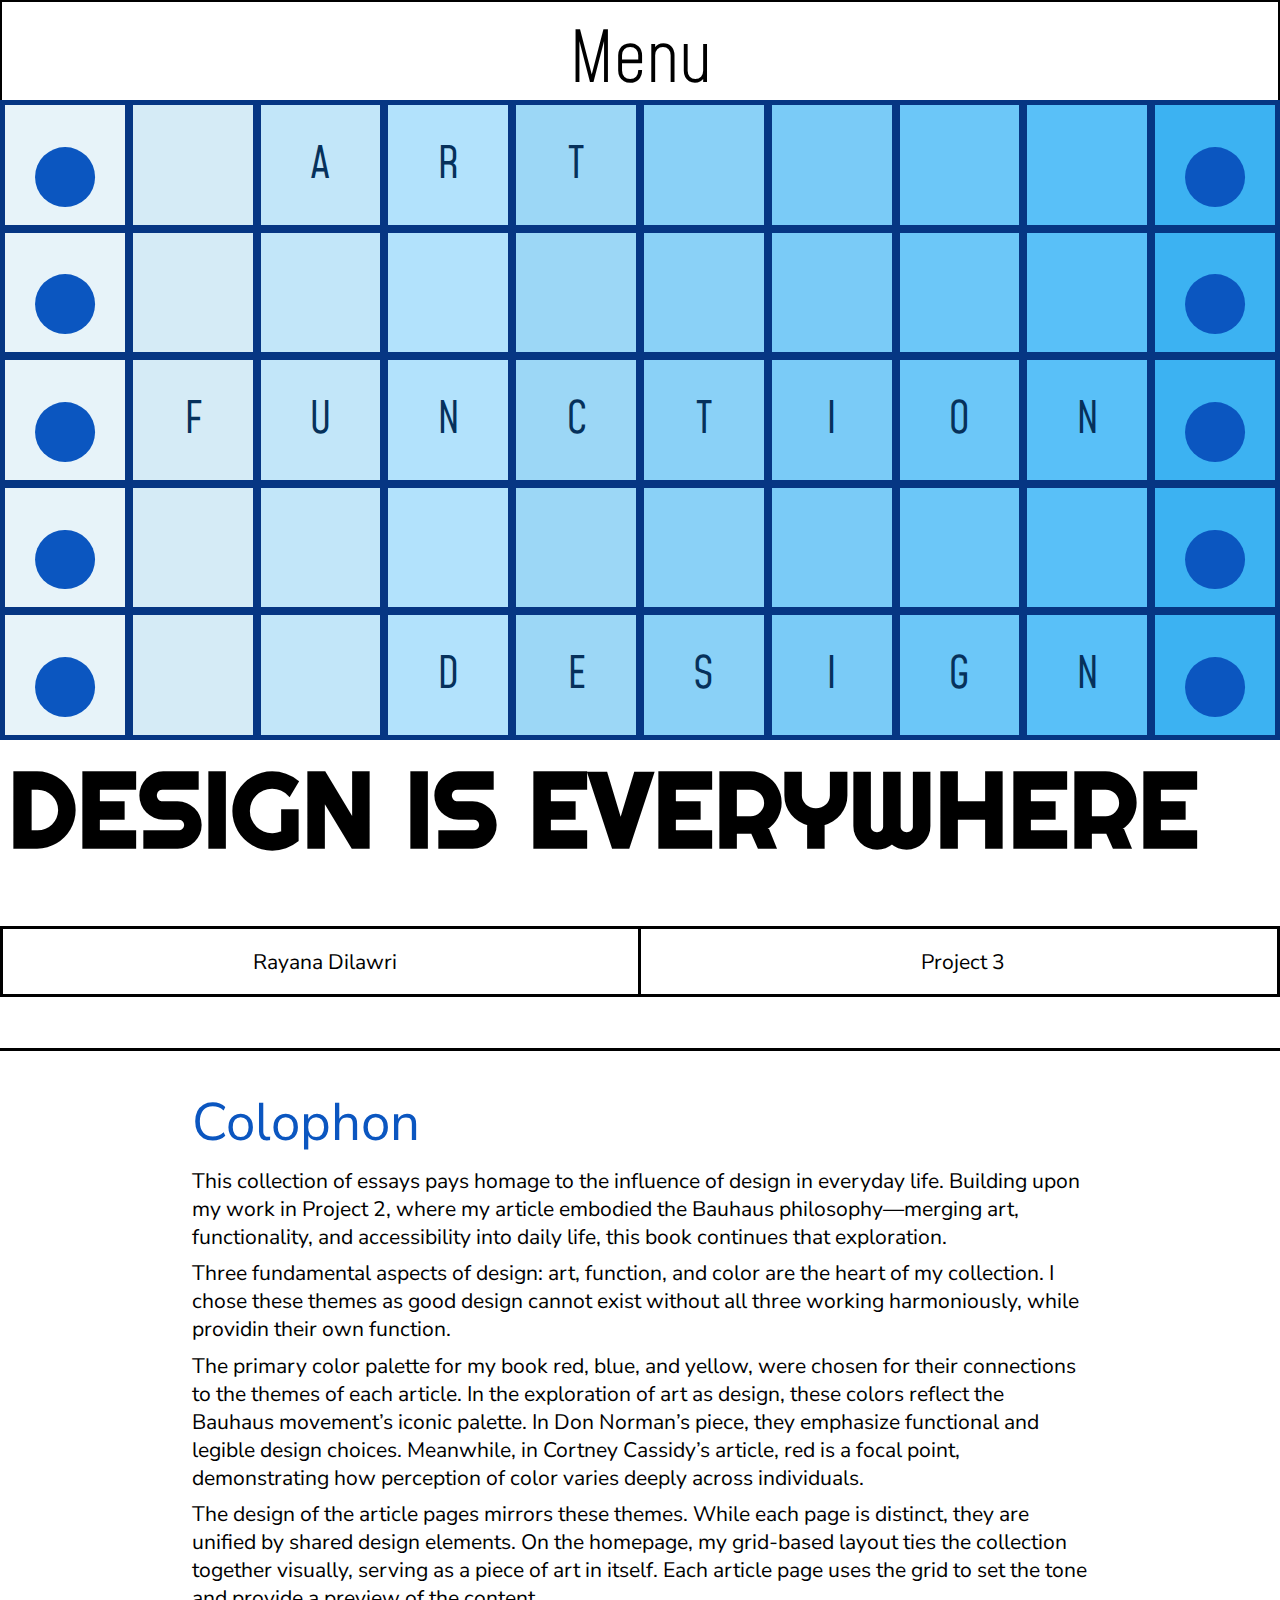
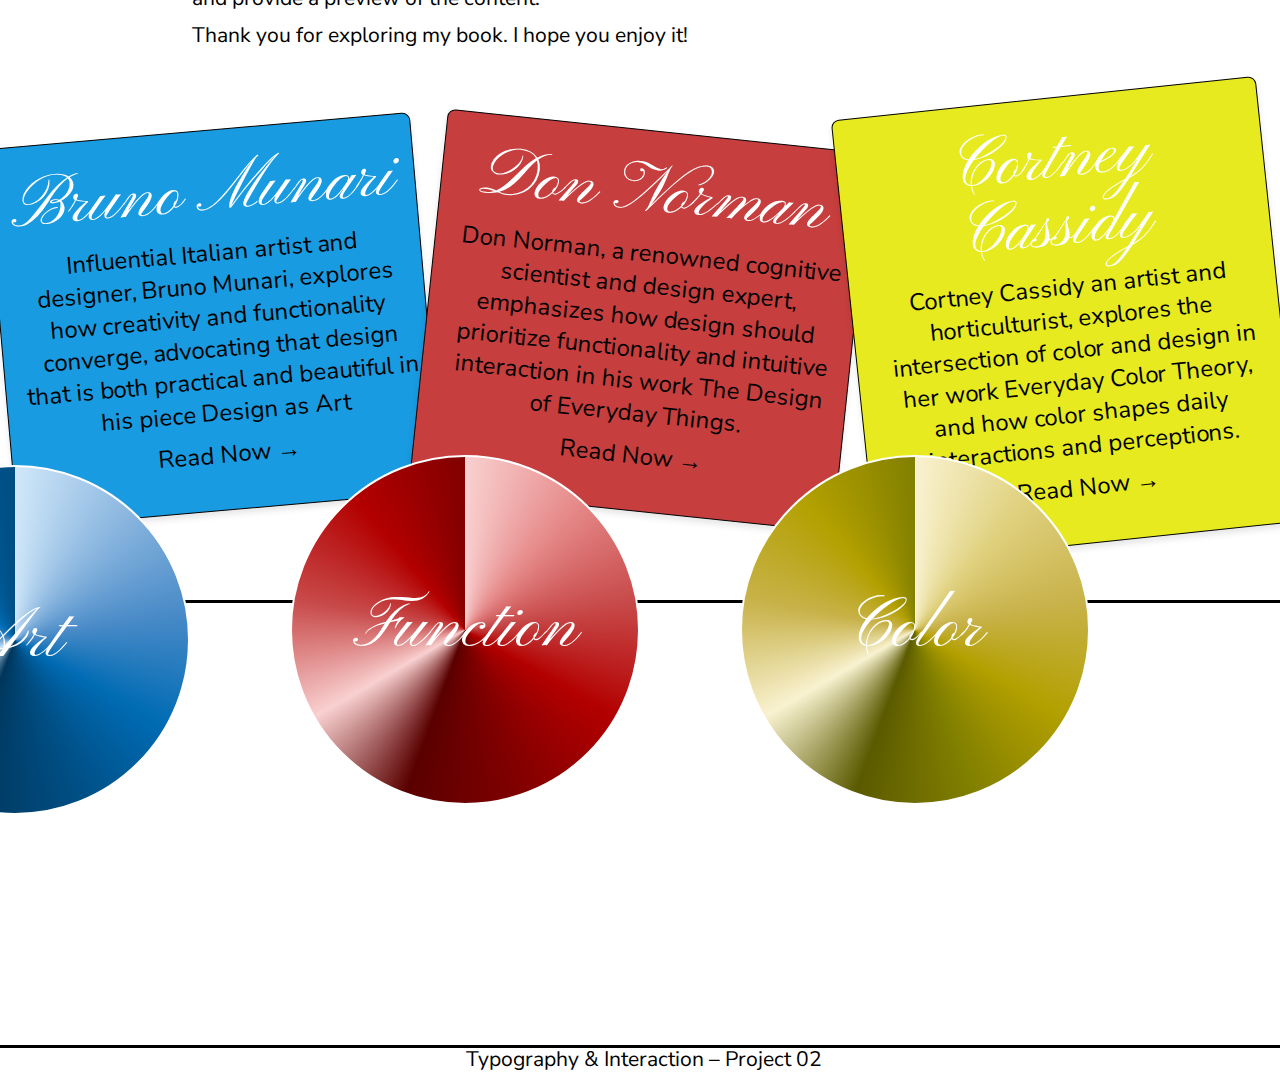
==== commit 7846f172: "linking and editing writing" ====
--- a/index.html
+++ b/index.html
@@ -57,13 +57,13 @@
 	<div class="custom-br"></div>
 	<section class="halfpage"> 
 		<h2> Colophon </h2>
-		<p>This collection of essays pays homage to the influence of design in everyday life, building upon my work in Project 2, where my article embodied the Bauhaus philosophy—merging art, functionality, and accessibility into daily life. This book continues that exploration.</p>
+		<p>This collection of essays pays homage to the influence of design in everyday life. Building upon my work in Project 2, where my article embodied the Bauhaus philosophy—merging art, functionality, and accessibility into daily life, this book continues that exploration.</p>
 
-		<p>Three fundamental aspects of design—art, function, and color—are the heart of my collection. These elements were carefully chosen because good design cannot exist without all three working harmoniously. </p> 
+		<p>Three fundamental aspects of design: art, function, and color are the heart of my collection. I chose these themes as good design cannot exist without all three working harmoniously, while providin their own function. </p> 
 	   
-	   <p>The primary color palette for my book—red, blue, and yellow—was chosen for its connections to the themes of each article. In the exploration of art as design, these colors reflect the Bauhaus movement’s iconic palette. In Don Norman’s piece, they emphasize functional and legible design choices. Meanwhile, in Cortney Cassidy’s article, red is a focal point, demonstrating how perception of color varies deeply across individuals.</p>
+	   <p>The primary color palette for my book red, blue, and yellow, were chosen for their connections to the themes of each article. In the exploration of art as design, these colors reflect the Bauhaus movement’s iconic palette. In Don Norman’s piece, they emphasize functional and legible design choices. Meanwhile, in Cortney Cassidy’s article, red is a focal point, demonstrating how perception of color varies deeply across individuals.</p>
 	   
-		<p>The design of the accompanying website mirrors these themes. While each page is distinct, they are unified by shared design elements. On the homepage, my grid-based layout ties the collection together visually, serving as a piece of art in itself. Each article page uses the grid to set the tone and provide a preview of the content.</p> 
+		<p>The design of the article pages mirrors these themes. While each page is distinct, they are unified by shared design elements. On the homepage, my grid-based layout ties the collection together visually, serving as a piece of art in itself. Each article page uses the grid to set the tone and provide a preview of the content.</p> 
 	   
 	   <p>Thank you for exploring my book. I hope you enjoy it!</p>
 	</section>
@@ -71,17 +71,17 @@
 	<div class="cards">
 		<div class="card">
 			<h3>Bruno Munari</h3>
-			<p> influential Italian artist and designer, Bruno Munari, explores how creativity and functionality converge, advocating for design that is both practical and beautiful in his piece  <i> Design as Art </i> </p>
+			<p> Influential Italian artist and designer, Bruno Munari, explores how creativity and functionality converge, advocating that design that is both practical and beautiful in his piece <i> Design as Art </i> </p>
 			<p> <a href="pages/article1.html"> Read Now → </a> </p>
 		</div>
 		<div class="card2">
 			<h3>Don Norman</h3>
-			<p> Don Norman, a renowned cognitive scientist and design expert, explores emphasizes how design should prioritize functionality and intuitive interaction in his work <i>The Design of Everyday Things</i>. </p>
+			<p> Don Norman, a renowned cognitive scientist and design expert,  emphasizes how design should prioritize functionality and intuitive interaction in his work <i>The Design of Everyday Things</i>. </p>
 			<p> <a href="pages/article2.html"> Read Now → </a> </p>
 		</div>
 		<div class="card3">
 			<h3>Cortney Cassidy</h3>
-			<p> Cortney Cassidy an artist and horticulturist explores the intersection of color and design in her work <i>Everyday Color Theory</i>, and how color shapes our daily interactions and perceptions. </p>
+			<p> Cortney Cassidy an artist and horticulturist, explores the intersection of color and design in her work <i>Everyday Color Theory</i>, and how color shapes daily interactions and perceptions. </p>
 			<p> <a href="pages/article3.html"> Read Now → </a> </p>
 		</div>
 		</div>
--- a/asset/common.css
+++ b/asset/common.css
@@ -1,4 +1,4 @@
-/*fonts*/ 
+/*Fonts*/ 
 .nunito-sans{
     font-family: "Nunito Sans", serif;
     font-optical-sizing: auto;
@@ -15,7 +15,7 @@
   }
 
 
-  /*nav*/ 
+  /*Nav*/ 
 nav {
     display: flex;
     justify-content: space-evenly;
@@ -50,6 +50,8 @@
     font-size: 2em;
 }
 
+/*dropdown content*/ 
+
 .dropdown {
     float: left;
     padding: 10px;
@@ -94,10 +96,12 @@
     font-size: 2em;
 }
 
+/*header*/ 
 header {
-    margin-top: 5rem; /* Adjusted to account for nav */
+    margin-top: 5rem; 
 }  
 
+/*styling*/ 
 h1 {
     font-size: 6em;
     padding-top: 0.02em;
@@ -111,6 +115,7 @@
     .info {
     display: flex;
     flex-direction: column;
+   
     width: 100%; 
     justify-content: center;  
     align-items: center; 
@@ -155,8 +160,8 @@
     font-size: 2.5em;
     font-family: "Nunito Sans", serif;
     margin-left: 0.4em;
-    margin-top: 0.04em;
-    margin-bottom: 1em;
+    margin-top: 0.4em;
+    margin-bottom: 0.4em;
 }
 
 blockquote {
@@ -165,15 +170,18 @@
     padding-left: 0.04em;
     padding-top: 0;
 }
+
+/*custom br*/ 
+
 .custom-br {
     display: block;      
-    width: 100%;          /* Full-width line */
-    height: 3px;          /* Thickness of the line */
-    background-color: black; /* Line color */
-    margin: 10px 0;       /* Optional: Adds space above and below the line */
+    width: 100%;          
+    height: 3px;         
+    background-color: black; 
+    margin: 10px 0;     
   }
   
-
+/*sticky text*/ 
 .sticky-textD {
     color: black;
     font-family: "Righteous", sans-serif;
@@ -323,8 +331,8 @@
 }
 
 .custom-br {
-    margin-bottom: 1em;
-    margin-bottom: 1em;
+    margin-bottom: 2em;
+    margin-top: 2em;
 }
 
 @media only screen and (min-width:1200px) {
--- a/asset/newvibe.css
+++ b/asset/newvibe.css
@@ -33,7 +33,6 @@
     display: block;
     padding: 20px;
 }
-
 
 .dropdown-content a:hover {
   color: blue;
